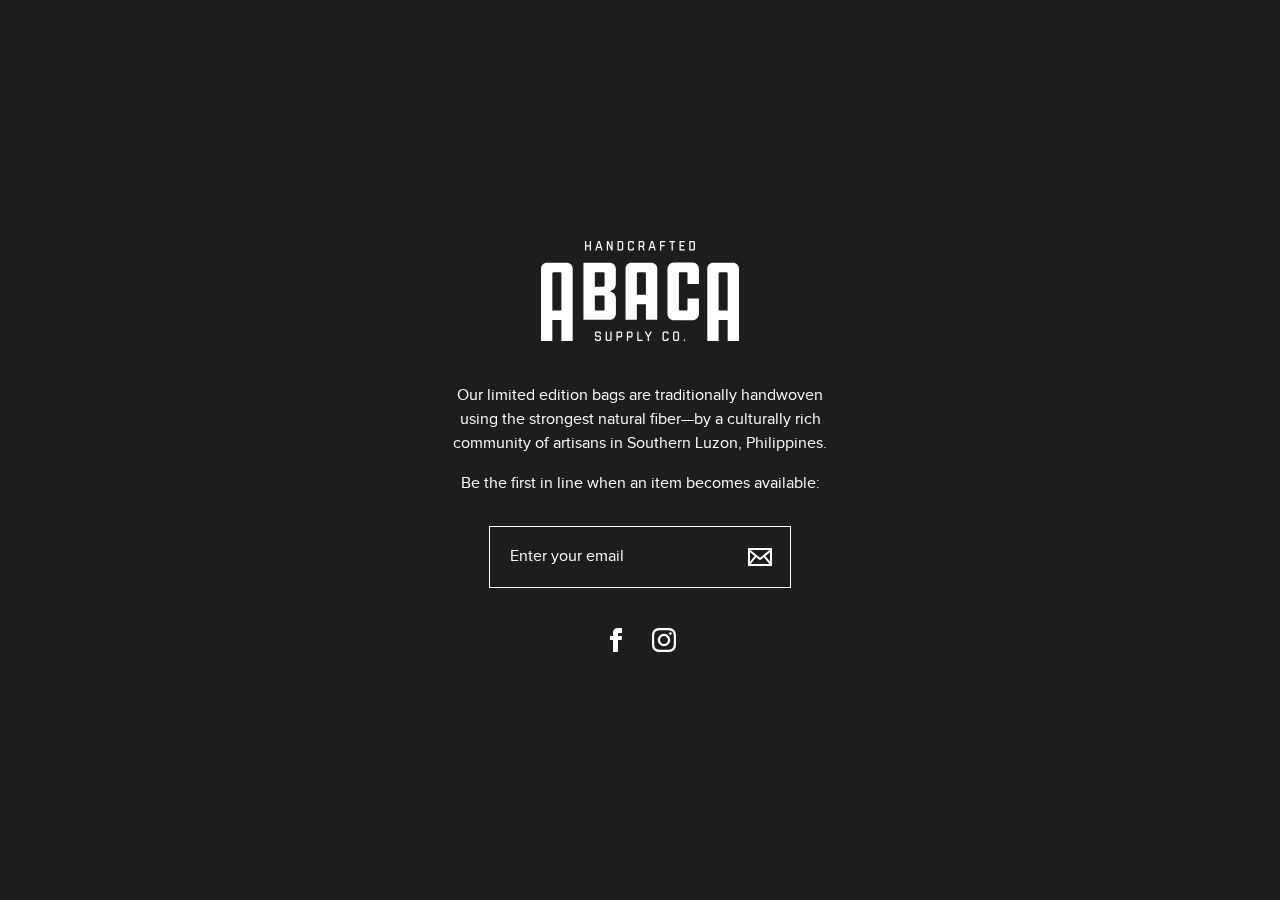
==== index.html @ 87f60859 "201807290148" ====
<!DOCTYPE html>
<html>

<head>

	<title>Abaca Supply Co.</title>
	<meta name="description" content="Limited edition bags handwoven with love from the strongest natural fiber. Blending modern aesthetic with traditional crafts of the Philippines.">
	<meta name="viewport" content="width=device-width, initial-scale=1">
	<link rel="apple-touch-icon" sizes="180x180" href="/apple-touch-icon.png">
	<link rel="icon" type="image/png" sizes="32x32" href="/favicon-32x32.png">
	<link rel="icon" type="image/png" sizes="16x16" href="/favicon-16x16.png">
	<link rel="manifest" href="/site.webmanifest">
	<link rel="mask-icon" href="/safari-pinned-tab.svg" color="#1f1c1d">
	<meta name="msapplication-TileColor" content="#ffffff">
	<meta name="theme-color" content="#ffffff">
	<link rel="stylesheet" href="fonts/fonts.css">
	<link rel="stylesheet" href="css/style.css">
	
</head>

<body>

	<div class="flex-container">
		<div class="flex-item">
			<h1 class="logo"><img src="assets/logo-abacasupply.svg" height="100" alt="Abaca Supply Co." title="Abaca Supply Co."></h1>
			<p>Our limited edition bags are traditionally handwoven using the strongest natural fiber—by a culturally rich community of artisans in Southern Luzon, Philippines.</p>
			<p>Be the first in line when an item becomes available:</p>
			
   			<!-- Begin MailChimp Signup Form -->
			<div id="mc_embed_signup">
				<form action="https://abacasupply.us18.list-manage.com/subscribe/post?u=c376c5a92672acf436a054237&amp;id=cdf78bb9ac" method="post" id="mc-embedded-subscribe-form" name="mc-embedded-subscribe-form" class="validate" novalidate>					  
				   <input type="email" value="" name="EMAIL" class="email" id="mce-EMAIL" placeholder="Enter your email" required>
				   <!-- real people should not fill this in and expect good things - do not remove this or risk form bot signups-->
				   <div style="position: absolute; left: -5000px;"><input type="text" name="b_5cbb7bd5872a19135e97e37a9_06aaaca00d" value=""></div>
				   <div class="clear"><input type="submit" value="" name="subscribe" id="mc-embedded-subscribe" class="submit"></div>
				</form>
			</div>
			
			<ul class="social">
				<li><a href="https://www.facebook.com/Abaca-Supply-Co-1999209517076029/" target="_blank"><img src="assets/icon-facebook.svg" alt="Facebook" title="Facebook"></a></li>
				<li><a href="https://www.instagram.com/abacasupply/" target="_blank"><img src="assets/icon-instagram.svg" alt="Instagram" title="Instagram"></a></li>
			</ul>
		</div>
	</div>

</body>

</html>
---- fonts/fonts.css ----
/*! Generated by Font Squirrel (https://www.fontsquirrel.com) on July 28, 2018 */



@font-face {
    font-family: 'proxima_novaregular';
    src: url('proximanova-regular-webfont.woff2') format('woff2'),
         url('proximanova-regular-webfont.woff') format('woff');
    font-weight: normal;
    font-style: normal;

}
---- css/style.css ----
body {
	font-family: 'proxima_novaregular', sans-serif;
	font-size: 16px;
	line-height: 24px;
	-webkit-font-smoothing: antialiased;
	-moz-osx-font-smoothing: grayscale;
	color: #fff;
	background-color: #1f1c1d;
	transition: background-color .5s;
	webkit-tap-highlight-color: #231f20;
}

.flex-container {
	display: -webkit-box;      /* OLD - iOS 6-, Safari 3.1-6 */
	display: -moz-box;         /* OLD - Firefox 19- (buggy but mostly works) */
	display: -webkit-flex;     /* NEW - Chrome */
	display: flex;             /* NEW, Spec - Opera 12.1, Firefox 20+ */
	-webkit-box-flex-direction: row;
	-moz-box-flex-direction: row;
	-webkit-flex-direction: row;
	flex-direction: row;
	position: fixed;
	top: 0;
	right: 0;
	bottom: 0;
	left: 0;
	width: 100%;
	height: 100%;
}
.flex-item {
	margin: auto;
	max-width: 400px;
	text-align: center;
	padding: 15px;
}

h1.logo {
	margin-top: 0;
	margin-bottom: 40px;
}

a {
	color: #fff;
	text-decoration: none;
    -o-transition: .5s;
    -ms-transition: .5s;
    -moz-transition: .5s;
    -webkit-transition: .5s;
    transition: .5s;
}

#mc_embed_signup {
	margin-top: 30px;
}
#mc_embed_signup form {
	position: relative;
	display: block;
	height: 60px;
	border-radius: 0px;
	margin: 0 auto;
	overflow: hidden;
	border: 1px solid #fff;
	max-width: 300px;
}
#mc_embed_signup form input {
	line-height: 60px;
	padding: 0;
	border: none;
	outline: none;
	background: transparent;
	font-size: 16px;
	font-family: 'proxima_novaregular', sans-serif;
	color: #fff;
}
#mc_embed_signup form input:not([type=submit]) {
	width: 100%;
	display: block;
	padding: 0 0 0 20px;
}
#mc_embed_signup form input:not([type=email]) {
	position: absolute;
	width: 50px;
	height: 50px;
	line-height: 50px;
	top: 5px;
	right: 5px;
	padding: 0 20px;
	background: url('../assets/icon-email.svg') no-repeat center center;
	color: #fff;
	cursor: pointer;
	border: 0;
	-o-transition: .5s;
	-ms-transition: .5s;
	-moz-transition: .5s;
	-webkit-transition: .5s;
	transition: .5s;
}
#mc_embed_signup form input:not([type=email]):hover,
#mc_embed_signup form input:not([type=email]):focus {
	background: url('../assets/icon-arrowright.svg') no-repeat center center;
}
#mc_embed_signup form input:focus {
	outline: none;
	color: #fff;
}
#mc_embed_signup ::placeholder { /* Chrome, Firefox, Opera, Safari 10.1+ */
    color: #fff;
    opacity: 1; /* Firefox */
}
#mc_embed_signup :-ms-input-placeholder { /* Internet Explorer 10-11 */
    color: #fff;
}
#mc_embed_signup ::-ms-input-placeholder { /* Microsoft Edge */
    color: #fff;
}

ul.social {
	margin: 40px 0 0 0;
	padding: 0;
}
ul.social li {
	list-style-type: none;
	display: inline-block;
	padding: 0 10px;
}
ul.social li a:hover {
	opacity: 0.4;
}

ul.share {
	margin: 50px 0 0 0;
	padding: 0;
}
ul.share li {
	list-style-type: none;
	display: inline-block;
}
ul.share li a {
	padding: 18px;
	margin: 0 5px;
	border: 1px solid #fff;
	text-transform: uppercase;
}
ul.share li a:hover {
	background-color: #fff;
	color: #1f1c1d;
}
ul.share li a i {
	margin-right: 5px;
}

::-moz-selection {
    text-shadow: none;
	color: #fff;
    background: #231f20;
}
::selection {
    text-shadow: none;
	color: #fff;
    background: #231f20;
}
img::selection {
    background: 0 0;
}
img::-moz-selection {
    background: 0 0;
}
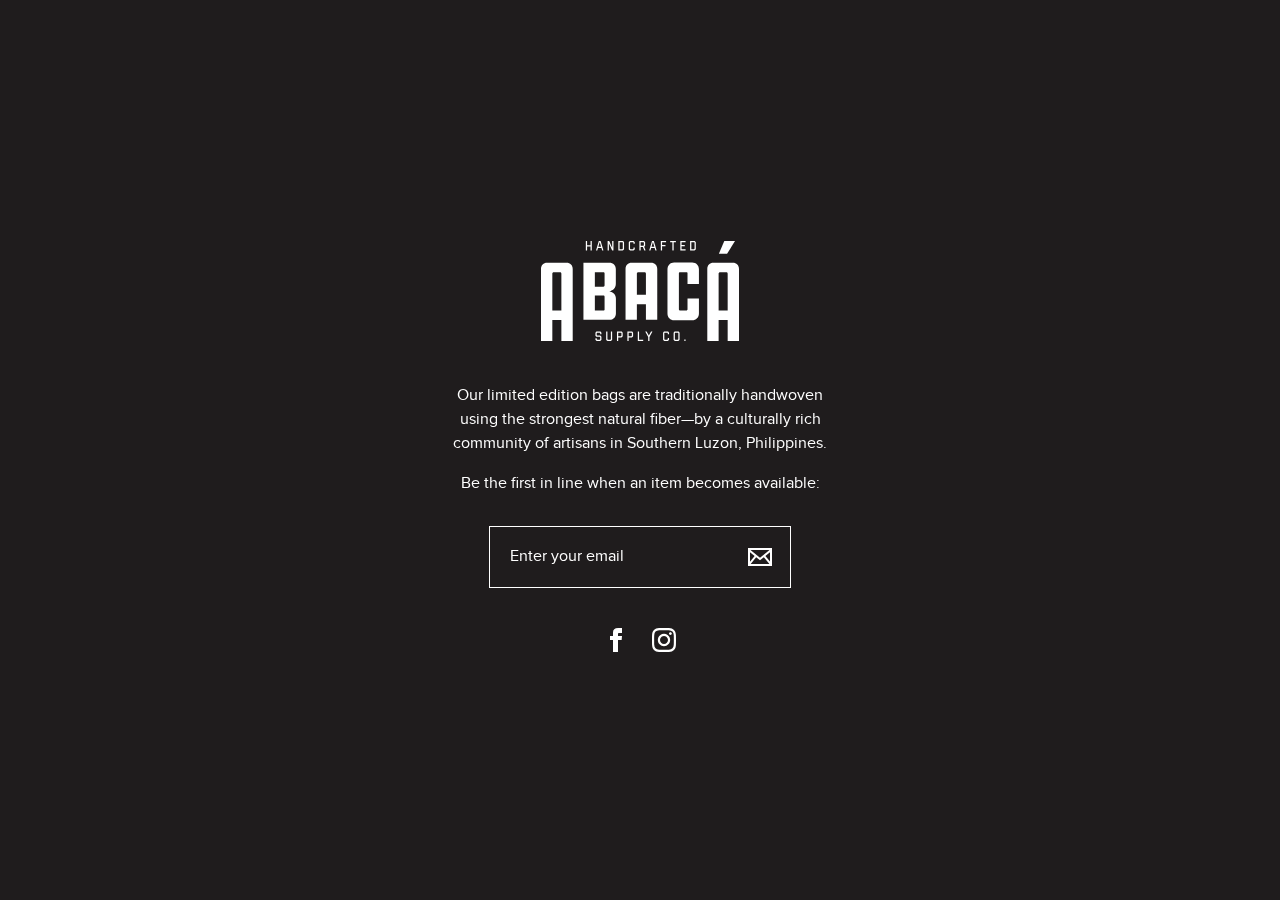
==== commit 323d871b: "201807290925" ====
--- a/index.html
+++ b/index.html
@@ -3,7 +3,7 @@
 
 <head>
 
-	<title>Abaca Supply Co.</title>
+	<title>Abacá Supply Co.</title>
 	<meta name="description" content="Limited edition bags handwoven with love from the strongest natural fiber. Blending modern aesthetic with traditional crafts of the Philippines.">
 	<meta name="viewport" content="width=device-width, initial-scale=1">
 	<link rel="apple-touch-icon" sizes="180x180" href="/apple-touch-icon.png">
@@ -22,7 +22,7 @@
 
 	<div class="flex-container">
 		<div class="flex-item">
-			<h1 class="logo"><img src="assets/logo-abacasupply.svg" height="100" alt="Abaca Supply Co." title="Abaca Supply Co."></h1>
+			<h1 class="logo"><img src="assets/logo-abacasupply.svg" height="100" alt="Abaca Supply Co." title="Abacá Supply Co."></h1>
 			<p>Our limited edition bags are traditionally handwoven using the strongest natural fiber—by a culturally rich community of artisans in Southern Luzon, Philippines.</p>
 			<p>Be the first in line when an item becomes available:</p>
 			
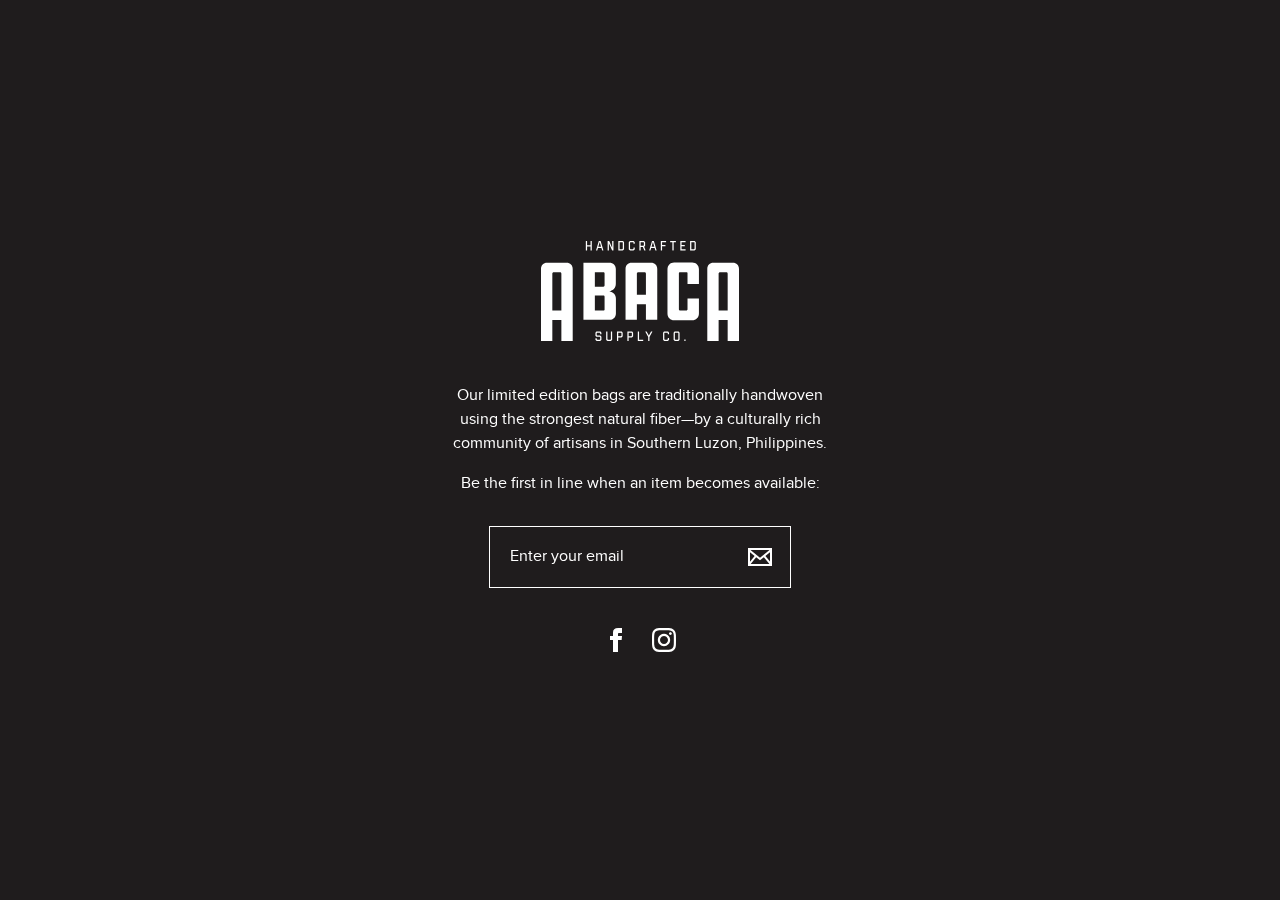
==== commit b21d4470: "201808111640" ====
--- a/index.html
+++ b/index.html
@@ -2,10 +2,12 @@
 <html>
 
 <head>
-
+	<meta charset="utf-8">
+	<meta http-equiv="X-UA-Compatible" content="IE=edge,chrome=1">
 	<title>Abacá Supply Co.</title>
 	<meta name="description" content="Limited edition bags handwoven with love from the strongest natural fiber. Blending modern aesthetic with traditional crafts of the Philippines.">
 	<meta name="viewport" content="width=device-width, initial-scale=1">
+	<meta name="google-site-verification" content="DSJknwVw5H9hIYhC2Dyl5qTvWIOnN7s2wYBX5uwSYG4" />
 	<link rel="apple-touch-icon" sizes="180x180" href="/apple-touch-icon.png">
 	<link rel="icon" type="image/png" sizes="32x32" href="/favicon-32x32.png">
 	<link rel="icon" type="image/png" sizes="16x16" href="/favicon-16x16.png">
@@ -43,6 +45,16 @@
 		</div>
 	</div>
 
+	<!-- Global site tag (gtag.js) - Google Analytics -->
+	<script async src="https://www.googletagmanager.com/gtag/js?id=UA-42684475-4"></script>
+	<script>
+	  window.dataLayer = window.dataLayer || [];
+	  function gtag(){dataLayer.push(arguments);}
+	  gtag('js', new Date());
+
+	  gtag('config', 'UA-42684475-4');
+	</script>
+	
 </body>
 
 </html>--- a/css/style.css
+++ b/css/style.css
@@ -149,6 +149,13 @@
 	margin-right: 5px;
 }
 
+@media only screen and (max-width: 769px) {
+	.flex-container {
+		position: static;
+		margin: 80px 0;
+	}
+}
+
 ::-moz-selection {
     text-shadow: none;
 	color: #fff;
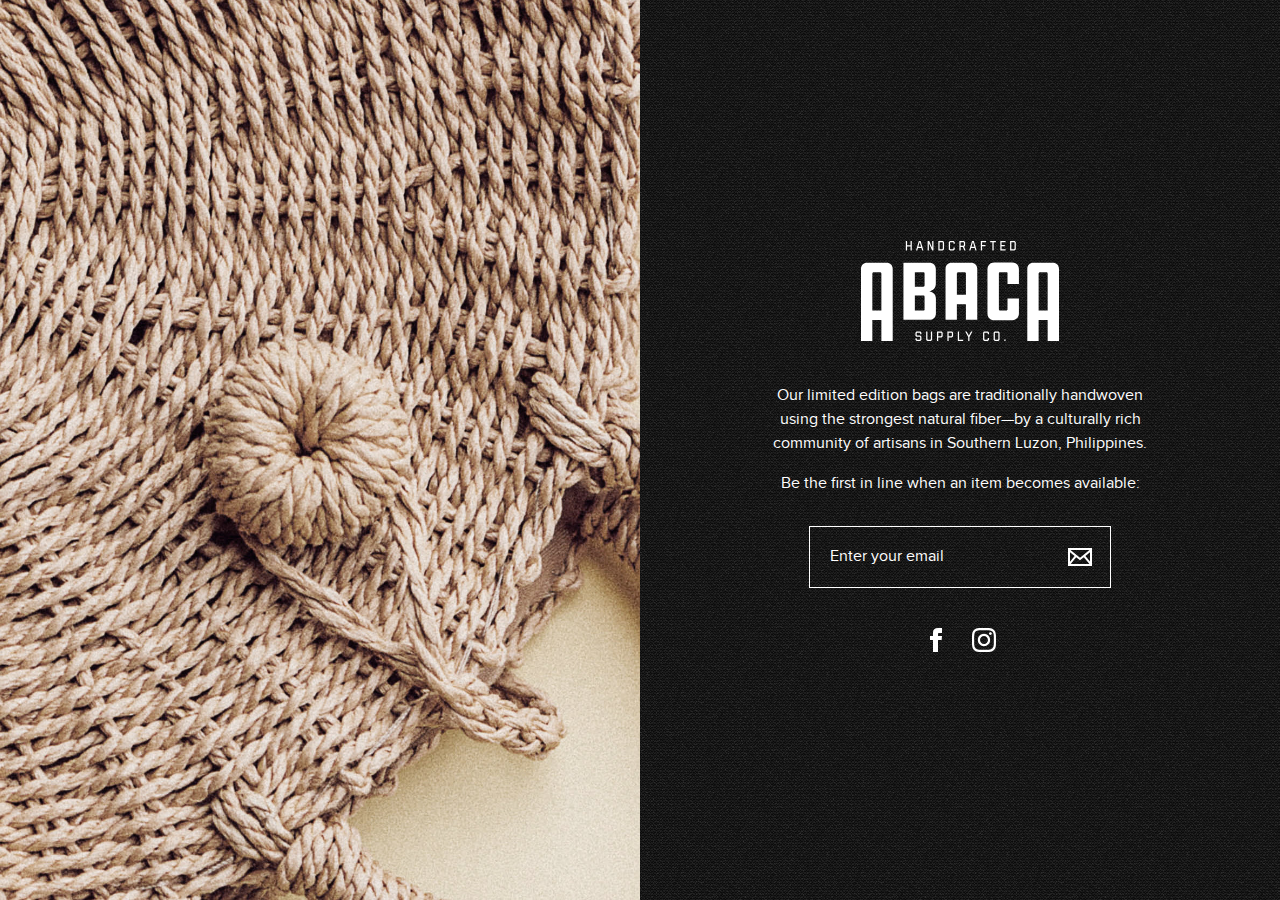
==== commit cff207de: "20180813" ====
--- a/index.html
+++ b/index.html
@@ -22,27 +22,35 @@
 
 <body>
 
-	<div class="flex-container">
-		<div class="flex-item">
-			<h1 class="logo"><img src="assets/logo-abacasupply.svg" height="100" alt="Abaca Supply Co." title="Abacá Supply Co."></h1>
-			<p>Our limited edition bags are traditionally handwoven using the strongest natural fiber—by a culturally rich community of artisans in Southern Luzon, Philippines.</p>
-			<p>Be the first in line when an item becomes available:</p>
-			
-   			<!-- Begin MailChimp Signup Form -->
-			<div id="mc_embed_signup">
-				<form action="https://abacasupply.us18.list-manage.com/subscribe/post?u=c376c5a92672acf436a054237&amp;id=cdf78bb9ac" method="post" id="mc-embedded-subscribe-form" name="mc-embedded-subscribe-form" class="validate" novalidate>					  
-				   <input type="email" value="" name="EMAIL" class="email" id="mce-EMAIL" placeholder="Enter your email" required>
-				   <!-- real people should not fill this in and expect good things - do not remove this or risk form bot signups-->
-				   <div style="position: absolute; left: -5000px;"><input type="text" name="b_5cbb7bd5872a19135e97e37a9_06aaaca00d" value=""></div>
-				   <div class="clear"><input type="submit" value="" name="subscribe" id="mc-embedded-subscribe" class="submit"></div>
-				</form>
+	<div class="fs-split">
+
+		<div class="split-image"></div>
+		
+		<div class="split-content">
+		
+			<div class="flex-item">
+				<h1 class="logo"><img src="assets/logo-abacasupply.svg" height="100" alt="Abaca Supply Co." title="Abacá Supply Co."></h1>
+				<p>Our limited edition bags are traditionally handwoven using the strongest natural fiber—by a culturally rich community of artisans in Southern Luzon, Philippines.</p>
+				<p>Be the first in line when an item becomes available:</p>
+				
+				<!-- Begin MailChimp Signup Form -->
+				<div id="mc_embed_signup">
+					<form action="https://abacasupply.us18.list-manage.com/subscribe/post?u=c376c5a92672acf436a054237&amp;id=cdf78bb9ac" method="post" id="mc-embedded-subscribe-form" name="mc-embedded-subscribe-form" class="validate" novalidate>					  
+					   <input type="email" value="" name="EMAIL" class="email" id="mce-EMAIL" placeholder="Enter your email" required>
+					   <!-- real people should not fill this in and expect good things - do not remove this or risk form bot signups-->
+					   <div style="position: absolute; left: -5000px;"><input type="text" name="b_5cbb7bd5872a19135e97e37a9_06aaaca00d" value=""></div>
+					   <div class="clear"><input type="submit" value="" name="subscribe" id="mc-embedded-subscribe" class="submit"></div>
+					</form>
+				</div>
+				
+				<ul class="social">
+					<li><a href="https://www.facebook.com/Abaca-Supply-Co-1999209517076029/" target="_blank"><img src="assets/icon-facebook.svg" alt="Facebook" title="Facebook"></a></li>
+					<li><a href="https://www.instagram.com/abacasupply/" target="_blank"><img src="assets/icon-instagram.svg" alt="Instagram" title="Instagram"></a></li>
+				</ul>
 			</div>
 			
-			<ul class="social">
-				<li><a href="https://www.facebook.com/Abaca-Supply-Co-1999209517076029/" target="_blank"><img src="assets/icon-facebook.svg" alt="Facebook" title="Facebook"></a></li>
-				<li><a href="https://www.instagram.com/abacasupply/" target="_blank"><img src="assets/icon-instagram.svg" alt="Instagram" title="Instagram"></a></li>
-			</ul>
 		</div>
+		
 	</div>
 
 	<!-- Global site tag (gtag.js) - Google Analytics -->
--- a/css/style.css
+++ b/css/style.css
@@ -5,9 +5,10 @@
 	-webkit-font-smoothing: antialiased;
 	-moz-osx-font-smoothing: grayscale;
 	color: #fff;
-	background-color: #1f1c1d;
+	background: #1f1c1d url(../assets/binding_dark.png);
 	transition: background-color .5s;
 	webkit-tap-highlight-color: #231f20;
+	margin: 0;
 }
 
 .flex-container {
@@ -149,6 +150,54 @@
 	margin-right: 5px;
 }
 
+.fs-split {
+  width: 100vw;
+  height: 100vh;
+  display: -webkit-box;
+  display: -ms-flexbox;
+  display: flex;
+}
+.fs-split .split-image {
+    width: 50%;
+    height: 100vh;
+    background-image: url("../assets/background.jpg");
+    background-position: center center;
+    background-size: cover;
+}
+.fs-split .split-content {
+	width: 50%;
+	min-height: 100vh;
+	display: -webkit-box;
+	display: -ms-flexbox;
+	display: flex;
+	-webkit-box-align: center;
+		-ms-flex-align: center;
+			align-items: center;
+	-webkit-box-pack: center;
+		-ms-flex-pack: center;
+			justify-content: center;
+	overflow: auto;
+}
+
+@media (max-width: 800px) {
+	.fs-split {
+		height: auto;
+		-ms-flex-wrap: wrap;
+		    flex-wrap: wrap;
+	}
+    .fs-split .split-image {
+		height: 80vh;
+		width: 100%;
+	}
+	.fs-split .split-content {
+		width: 100%;
+		height: auto;
+	}
+	.fs-split .split-content .flex-item {
+		padding: 60px;
+	}
+}
+
 @media only screen and (max-width: 769px) {
 	.flex-container {
 		position: static;
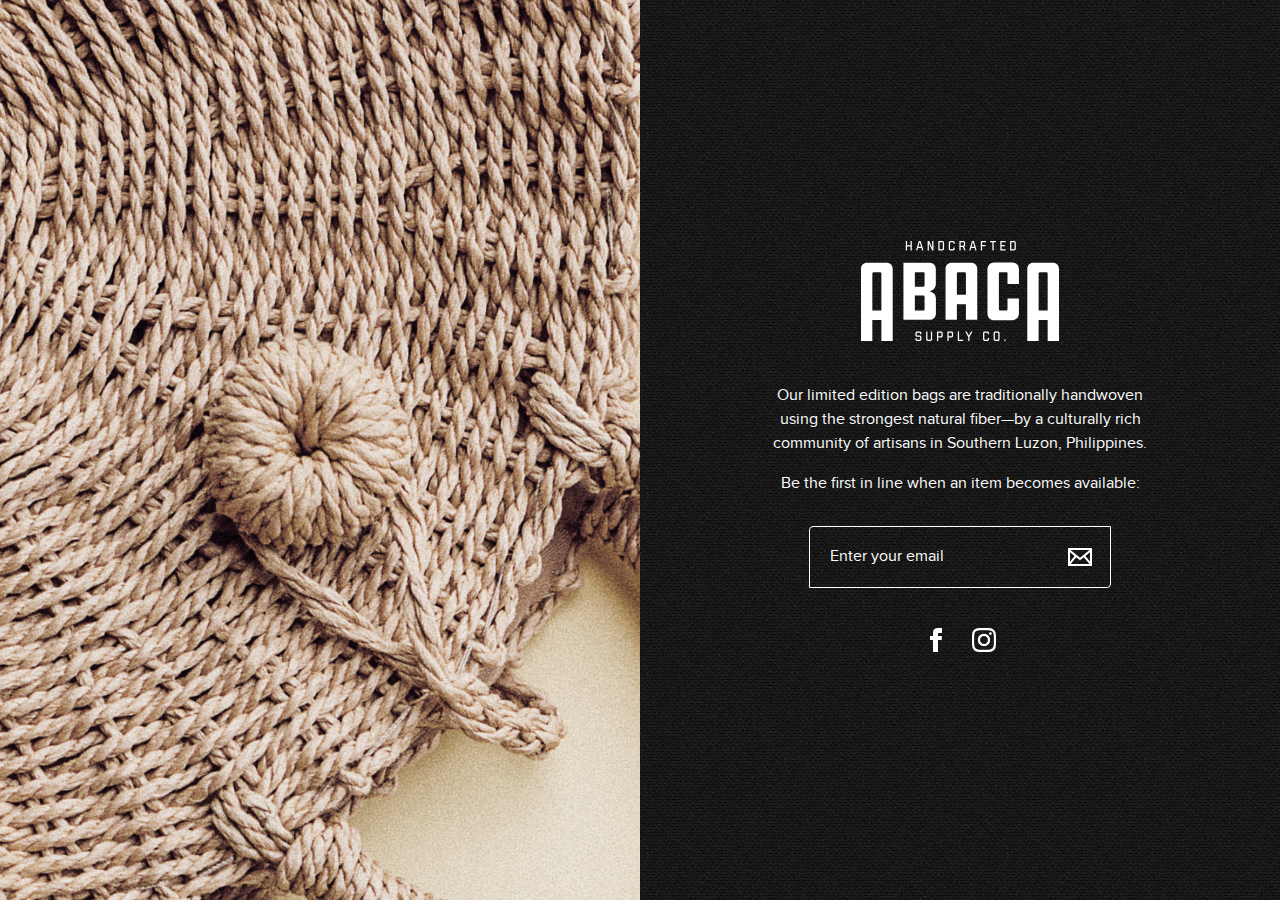
==== commit f4a560a0: "201808160335" ====
--- a/index.html
+++ b/index.html
@@ -8,6 +8,23 @@
 	<meta name="description" content="Limited edition bags handwoven with love from the strongest natural fiber. Blending modern aesthetic with traditional crafts of the Philippines.">
 	<meta name="viewport" content="width=device-width, initial-scale=1">
 	<meta name="google-site-verification" content="DSJknwVw5H9hIYhC2Dyl5qTvWIOnN7s2wYBX5uwSYG4" />
+	<!-- Begin OpenGraph -->
+	<meta property="og:title" content="Abacá Supply Co.">
+	<meta property="og:site_name" content="Abacá Supply Co.">
+	<meta property="og:url" content="https://abacasupply.com">
+	<meta property="og:description" content="Limited edition bags handwoven with love from the strongest natural fiber. Blending modern aesthetic with traditional crafts of the Philippines.">
+	<meta property="fb:app_id" content="293142208140610">
+	<meta property="og:type" content="website">
+	<meta property="og:image" content="https://abacasupply.com/assets/facebook.jpg" />
+	<!-- End OpenGraph -->
+	<!-- Begin Twitter Card -->
+	<meta name="twitter:card" content="summary_large_image">
+	<meta name="twitter:site" content="@abacasupply">
+	<meta name="twitter:title" content="Abacá Supply Co.">
+	<meta name="twitter:description" content="Limited edition bags handwoven with love from the strongest natural fiber. Blending modern aesthetic with traditional crafts of the Philippines.">
+	<meta name="twitter:image:src" content="https://abacasupply.com/assets/twitter.jpg">
+	<!-- End Twitter Card -->
+	<!-- Begin Favicon -->
 	<link rel="apple-touch-icon" sizes="180x180" href="/apple-touch-icon.png">
 	<link rel="icon" type="image/png" sizes="32x32" href="/favicon-32x32.png">
 	<link rel="icon" type="image/png" sizes="16x16" href="/favicon-16x16.png">
@@ -15,6 +32,7 @@
 	<link rel="mask-icon" href="/safari-pinned-tab.svg" color="#1f1c1d">
 	<meta name="msapplication-TileColor" content="#ffffff">
 	<meta name="theme-color" content="#ffffff">
+	<!-- End Favicon -->
 	<link rel="stylesheet" href="fonts/fonts.css">
 	<link rel="stylesheet" href="css/style.css">
 	
--- a/css/style.css
+++ b/css/style.css
@@ -57,7 +57,7 @@
 	position: relative;
 	display: block;
 	height: 60px;
-	border-radius: 0px;
+	border-radius: 4px 0 4px 0;
 	margin: 0 auto;
 	overflow: hidden;
 	border: 1px solid #fff;
@@ -68,10 +68,10 @@
 	padding: 0;
 	border: none;
 	outline: none;
-	background: transparent;
 	font-size: 16px;
 	font-family: 'proxima_novaregular', sans-serif;
 	color: #fff;
+	background: transparent;
 }
 #mc_embed_signup form input:not([type=submit]) {
 	width: 100%;
@@ -98,7 +98,7 @@
 }
 #mc_embed_signup form input:not([type=email]):hover,
 #mc_embed_signup form input:not([type=email]):focus {
-	background: url('../assets/icon-arrowright.svg') no-repeat center center;
+	background: url('../assets/icon-paperplane.svg') no-repeat center center;
 }
 #mc_embed_signup form input:focus {
 	outline: none;
@@ -141,6 +141,8 @@
 	margin: 0 5px;
 	border: 1px solid #fff;
 	text-transform: uppercase;
+	border-radius: 4px 0 4px 0;
+	background-color: transparent;
 }
 ul.share li a:hover {
 	background-color: #fff;
@@ -186,7 +188,7 @@
 		    flex-wrap: wrap;
 	}
     .fs-split .split-image {
-		height: 80vh;
+		height: 30vh;
 		width: 100%;
 	}
 	.fs-split .split-content {
